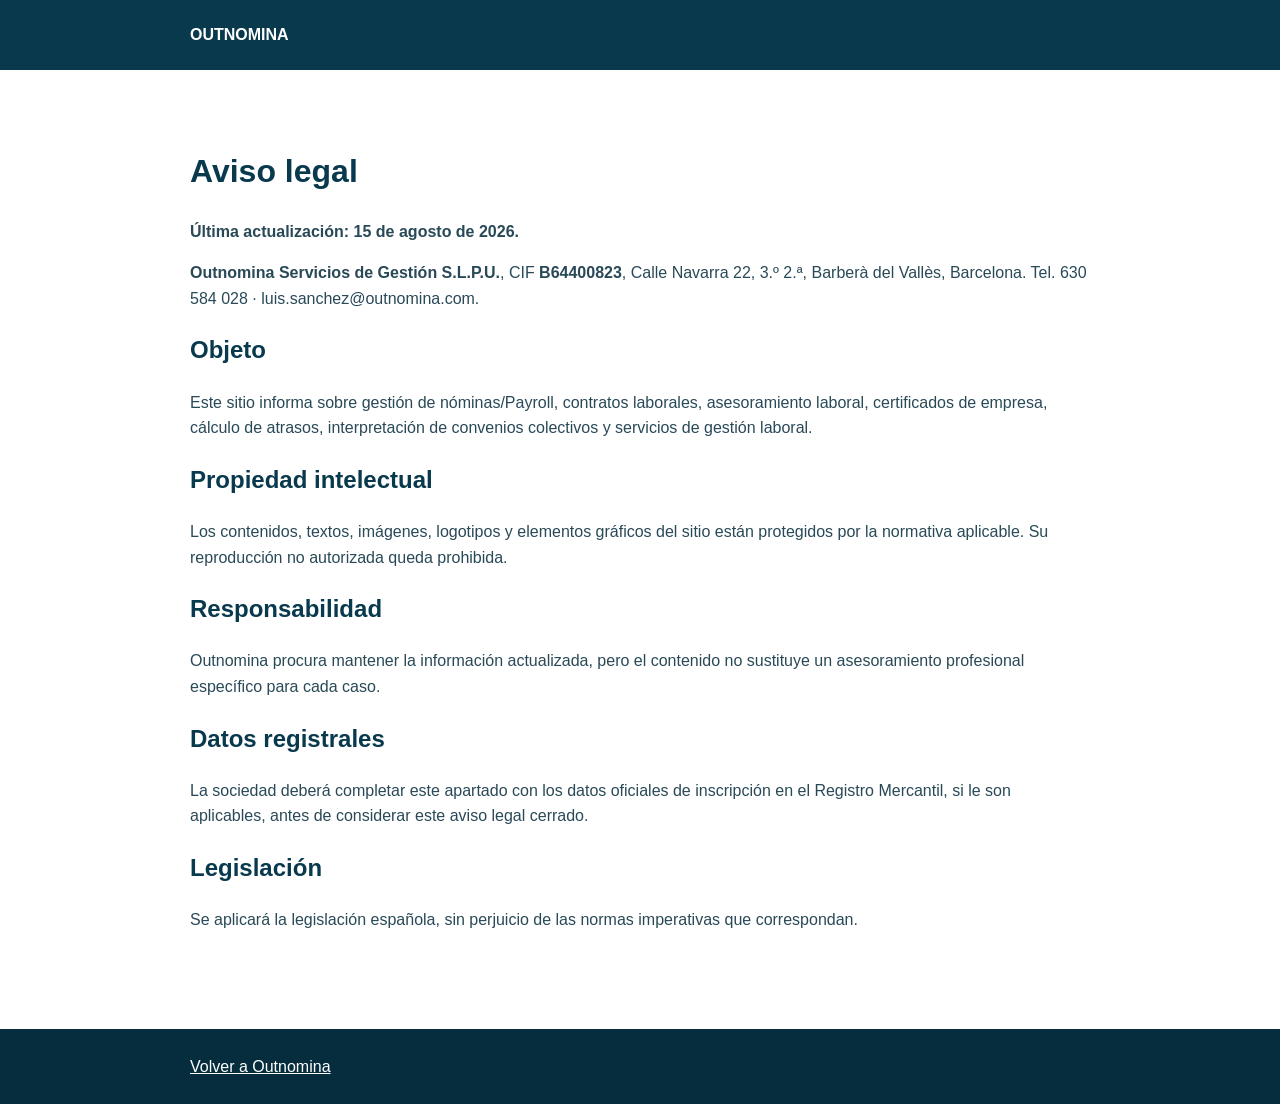
==== aviso-legal.html @ 860bc197 "Add files via upload" ====
<!doctype html><html lang="es"><head><meta charset="utf-8"><meta name="viewport" content="width=device-width,initial-scale=1"><title>Aviso legal | Outnomina</title><meta name="robots" content="index,follow"><link rel="canonical" href="https://outnomina.com/aviso-legal.html"><style>body{margin:0;font-family:Arial,sans-serif;color:#294957;line-height:1.6}.w{width:min(900px,92%);margin:auto}header{background:#08394d;padding:22px 0}header a{color:white;font-weight:800;text-decoration:none}main{padding:55px 0 80px}h1,h2{color:#08394d}a{color:#477f18}footer{background:#062d3d;color:#d7e6e9;padding:25px 0}footer a{color:#fff}</style></head><body><header><div class="w"><a href="/">OUTNOMINA</a></div></header><main class="w"><h1>Aviso legal</h1><p><strong>Última actualización: 15 de agosto de 2026.</strong></p><p><strong>Outnomina Servicios de Gestión S.L.P.U.</strong>, CIF <strong>B64400823</strong>, Calle Navarra 22, 3.º 2.ª, Barberà del Vallès, Barcelona. Tel. 630 584 028 · luis.sanchez@outnomina.com.</p><h2>Objeto</h2><p>Este sitio informa sobre gestión de nóminas/Payroll, contratos laborales, asesoramiento laboral, certificados de empresa, cálculo de atrasos, interpretación de convenios colectivos y servicios de gestión laboral.</p><h2>Propiedad intelectual</h2><p>Los contenidos, textos, imágenes, logotipos y elementos gráficos del sitio están protegidos por la normativa aplicable. Su reproducción no autorizada queda prohibida.</p><h2>Responsabilidad</h2><p>Outnomina procura mantener la información actualizada, pero el contenido no sustituye un asesoramiento profesional específico para cada caso.</p><h2>Datos registrales</h2><p>La sociedad deberá completar este apartado con los datos oficiales de inscripción en el Registro Mercantil, si le son aplicables, antes de considerar este aviso legal cerrado.</p><h2>Legislación</h2><p>Se aplicará la legislación española, sin perjuicio de las normas imperativas que correspondan.</p></main><footer><div class="w"><a href="/">Volver a Outnomina</a></div></footer></body></html>
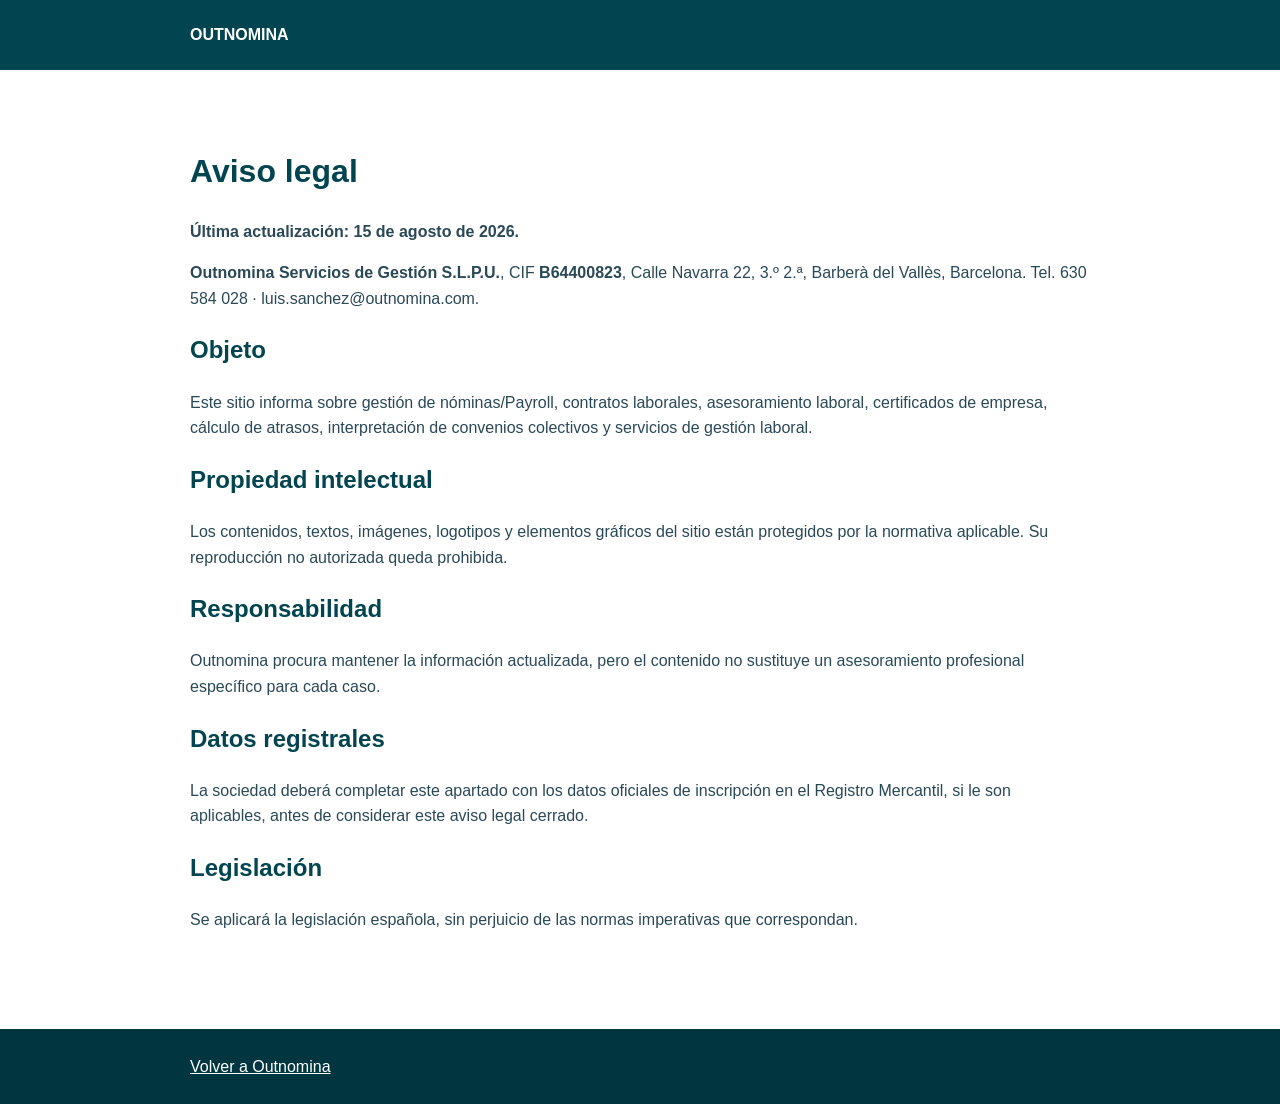
==== commit a73d1eb2: "Add files via upload" ====
--- a/aviso-legal.html
+++ b/aviso-legal.html
@@ -1 +1 @@
-<!doctype html><html lang="es"><head><meta charset="utf-8"><meta name="viewport" content="width=device-width,initial-scale=1"><title>Aviso legal | Outnomina</title><meta name="robots" content="index,follow"><link rel="canonical" href="https://outnomina.com/aviso-legal.html"><style>body{margin:0;font-family:Arial,sans-serif;color:#294957;line-height:1.6}.w{width:min(900px,92%);margin:auto}header{background:#08394d;padding:22px 0}header a{color:white;font-weight:800;text-decoration:none}main{padding:55px 0 80px}h1,h2{color:#08394d}a{color:#477f18}footer{background:#062d3d;color:#d7e6e9;padding:25px 0}footer a{color:#fff}</style></head><body><header><div class="w"><a href="/">OUTNOMINA</a></div></header><main class="w"><h1>Aviso legal</h1><p><strong>Última actualización: 15 de agosto de 2026.</strong></p><p><strong>Outnomina Servicios de Gestión S.L.P.U.</strong>, CIF <strong>B64400823</strong>, Calle Navarra 22, 3.º 2.ª, Barberà del Vallès, Barcelona. Tel. 630 584 028 · luis.sanchez@outnomina.com.</p><h2>Objeto</h2><p>Este sitio informa sobre gestión de nóminas/Payroll, contratos laborales, asesoramiento laboral, certificados de empresa, cálculo de atrasos, interpretación de convenios colectivos y servicios de gestión laboral.</p><h2>Propiedad intelectual</h2><p>Los contenidos, textos, imágenes, logotipos y elementos gráficos del sitio están protegidos por la normativa aplicable. Su reproducción no autorizada queda prohibida.</p><h2>Responsabilidad</h2><p>Outnomina procura mantener la información actualizada, pero el contenido no sustituye un asesoramiento profesional específico para cada caso.</p><h2>Datos registrales</h2><p>La sociedad deberá completar este apartado con los datos oficiales de inscripción en el Registro Mercantil, si le son aplicables, antes de considerar este aviso legal cerrado.</p><h2>Legislación</h2><p>Se aplicará la legislación española, sin perjuicio de las normas imperativas que correspondan.</p></main><footer><div class="w"><a href="/">Volver a Outnomina</a></div></footer></body></html>+<!doctype html><html lang="es"><head><meta charset="utf-8"><meta name="viewport" content="width=device-width,initial-scale=1"><title>Aviso legal | Outnomina</title><meta name="robots" content="index,follow"><link rel="canonical" href="https://outnomina.com/aviso-legal.html"><style>body{margin:0;font-family:Arial,sans-serif;color:#294957;line-height:1.6}.w{width:min(900px,92%);margin:auto}header{background:#024550;padding:22px 0}header a{color:white;font-weight:800;text-decoration:none}main{padding:55px 0 80px}h1,h2{color:#024550}a{color:#66B201}footer{background:#013640;color:#d7e6e9;padding:25px 0}footer a{color:#fff}</style></head><body><header><div class="w"><a href="/">OUTNOMINA</a></div></header><main class="w"><h1>Aviso legal</h1><p><strong>Última actualización: 15 de agosto de 2026.</strong></p><p><strong>Outnomina Servicios de Gestión S.L.P.U.</strong>, CIF <strong>B64400823</strong>, Calle Navarra 22, 3.º 2.ª, Barberà del Vallès, Barcelona. Tel. 630 584 028 · luis.sanchez@outnomina.com.</p><h2>Objeto</h2><p>Este sitio informa sobre gestión de nóminas/Payroll, contratos laborales, asesoramiento laboral, certificados de empresa, cálculo de atrasos, interpretación de convenios colectivos y servicios de gestión laboral.</p><h2>Propiedad intelectual</h2><p>Los contenidos, textos, imágenes, logotipos y elementos gráficos del sitio están protegidos por la normativa aplicable. Su reproducción no autorizada queda prohibida.</p><h2>Responsabilidad</h2><p>Outnomina procura mantener la información actualizada, pero el contenido no sustituye un asesoramiento profesional específico para cada caso.</p><h2>Datos registrales</h2><p>La sociedad deberá completar este apartado con los datos oficiales de inscripción en el Registro Mercantil, si le son aplicables, antes de considerar este aviso legal cerrado.</p><h2>Legislación</h2><p>Se aplicará la legislación española, sin perjuicio de las normas imperativas que correspondan.</p></main><footer><div class="w"><a href="/">Volver a Outnomina</a></div></footer></body></html>
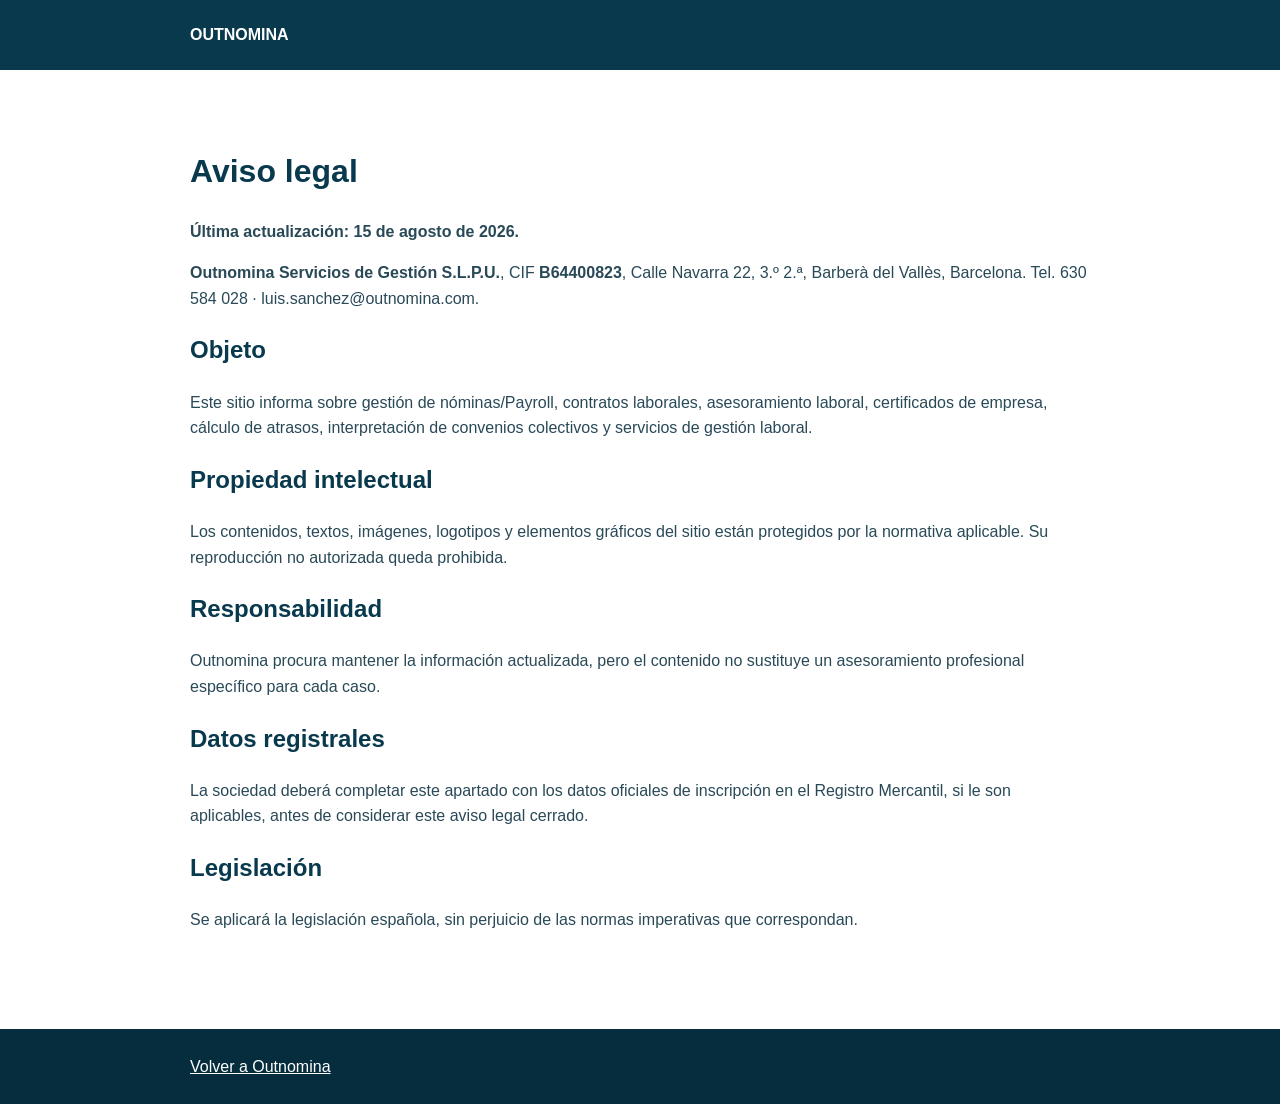
==== commit 54a775cf: "Add files via upload" ====
--- a/aviso-legal.html
+++ b/aviso-legal.html
@@ -1 +1 @@
-<!doctype html><html lang="es"><head><meta charset="utf-8"><meta name="viewport" content="width=device-width,initial-scale=1"><title>Aviso legal | Outnomina</title><meta name="robots" content="index,follow"><link rel="canonical" href="https://outnomina.com/aviso-legal.html"><style>body{margin:0;font-family:Arial,sans-serif;color:#294957;line-height:1.6}.w{width:min(900px,92%);margin:auto}header{background:#024550;padding:22px 0}header a{color:white;font-weight:800;text-decoration:none}main{padding:55px 0 80px}h1,h2{color:#024550}a{color:#66B201}footer{background:#013640;color:#d7e6e9;padding:25px 0}footer a{color:#fff}</style></head><body><header><div class="w"><a href="/">OUTNOMINA</a></div></header><main class="w"><h1>Aviso legal</h1><p><strong>Última actualización: 15 de agosto de 2026.</strong></p><p><strong>Outnomina Servicios de Gestión S.L.P.U.</strong>, CIF <strong>B64400823</strong>, Calle Navarra 22, 3.º 2.ª, Barberà del Vallès, Barcelona. Tel. 630 584 028 · luis.sanchez@outnomina.com.</p><h2>Objeto</h2><p>Este sitio informa sobre gestión de nóminas/Payroll, contratos laborales, asesoramiento laboral, certificados de empresa, cálculo de atrasos, interpretación de convenios colectivos y servicios de gestión laboral.</p><h2>Propiedad intelectual</h2><p>Los contenidos, textos, imágenes, logotipos y elementos gráficos del sitio están protegidos por la normativa aplicable. Su reproducción no autorizada queda prohibida.</p><h2>Responsabilidad</h2><p>Outnomina procura mantener la información actualizada, pero el contenido no sustituye un asesoramiento profesional específico para cada caso.</p><h2>Datos registrales</h2><p>La sociedad deberá completar este apartado con los datos oficiales de inscripción en el Registro Mercantil, si le son aplicables, antes de considerar este aviso legal cerrado.</p><h2>Legislación</h2><p>Se aplicará la legislación española, sin perjuicio de las normas imperativas que correspondan.</p></main><footer><div class="w"><a href="/">Volver a Outnomina</a></div></footer></body></html>+<!doctype html><html lang="es"><head><meta charset="utf-8"><meta name="viewport" content="width=device-width,initial-scale=1"><title>Aviso legal | Outnomina</title><meta name="robots" content="index,follow"><link rel="canonical" href="https://outnomina.com/aviso-legal.html"><style>body{margin:0;font-family:Arial,sans-serif;color:#294957;line-height:1.6}.w{width:min(900px,92%);margin:auto}header{background:#08394d;padding:22px 0}header a{color:white;font-weight:800;text-decoration:none}main{padding:55px 0 80px}h1,h2{color:#08394d}a{color:#477f18}footer{background:#062d3d;color:#d7e6e9;padding:25px 0}footer a{color:#fff}</style></head><body><header><div class="w"><a href="/">OUTNOMINA</a></div></header><main class="w"><h1>Aviso legal</h1><p><strong>Última actualización: 15 de agosto de 2026.</strong></p><p><strong>Outnomina Servicios de Gestión S.L.P.U.</strong>, CIF <strong>B64400823</strong>, Calle Navarra 22, 3.º 2.ª, Barberà del Vallès, Barcelona. Tel. 630 584 028 · luis.sanchez@outnomina.com.</p><h2>Objeto</h2><p>Este sitio informa sobre gestión de nóminas/Payroll, contratos laborales, asesoramiento laboral, certificados de empresa, cálculo de atrasos, interpretación de convenios colectivos y servicios de gestión laboral.</p><h2>Propiedad intelectual</h2><p>Los contenidos, textos, imágenes, logotipos y elementos gráficos del sitio están protegidos por la normativa aplicable. Su reproducción no autorizada queda prohibida.</p><h2>Responsabilidad</h2><p>Outnomina procura mantener la información actualizada, pero el contenido no sustituye un asesoramiento profesional específico para cada caso.</p><h2>Datos registrales</h2><p>La sociedad deberá completar este apartado con los datos oficiales de inscripción en el Registro Mercantil, si le son aplicables, antes de considerar este aviso legal cerrado.</p><h2>Legislación</h2><p>Se aplicará la legislación española, sin perjuicio de las normas imperativas que correspondan.</p></main><footer><div class="w"><a href="/">Volver a Outnomina</a></div></footer></body></html>
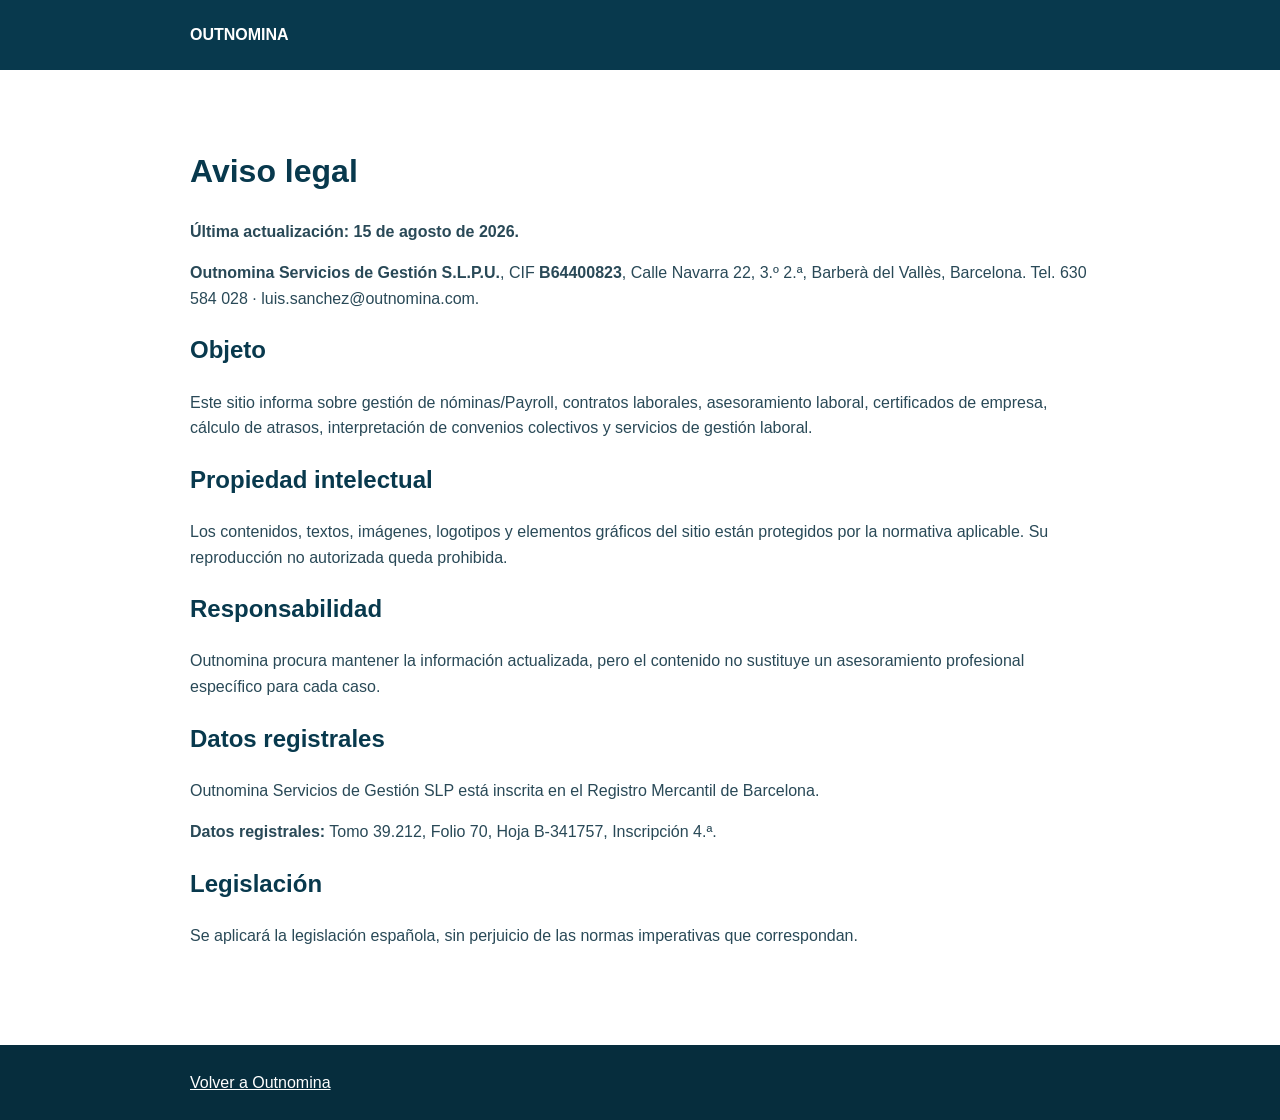
==== commit 8d7aef8f: "Add files via upload" ====
--- a/aviso-legal.html
+++ b/aviso-legal.html
@@ -1 +1 @@
-<!doctype html><html lang="es"><head><meta charset="utf-8"><meta name="viewport" content="width=device-width,initial-scale=1"><title>Aviso legal | Outnomina</title><meta name="robots" content="index,follow"><link rel="canonical" href="https://outnomina.com/aviso-legal.html"><style>body{margin:0;font-family:Arial,sans-serif;color:#294957;line-height:1.6}.w{width:min(900px,92%);margin:auto}header{background:#08394d;padding:22px 0}header a{color:white;font-weight:800;text-decoration:none}main{padding:55px 0 80px}h1,h2{color:#08394d}a{color:#477f18}footer{background:#062d3d;color:#d7e6e9;padding:25px 0}footer a{color:#fff}</style></head><body><header><div class="w"><a href="/">OUTNOMINA</a></div></header><main class="w"><h1>Aviso legal</h1><p><strong>Última actualización: 15 de agosto de 2026.</strong></p><p><strong>Outnomina Servicios de Gestión S.L.P.U.</strong>, CIF <strong>B64400823</strong>, Calle Navarra 22, 3.º 2.ª, Barberà del Vallès, Barcelona. Tel. 630 584 028 · luis.sanchez@outnomina.com.</p><h2>Objeto</h2><p>Este sitio informa sobre gestión de nóminas/Payroll, contratos laborales, asesoramiento laboral, certificados de empresa, cálculo de atrasos, interpretación de convenios colectivos y servicios de gestión laboral.</p><h2>Propiedad intelectual</h2><p>Los contenidos, textos, imágenes, logotipos y elementos gráficos del sitio están protegidos por la normativa aplicable. Su reproducción no autorizada queda prohibida.</p><h2>Responsabilidad</h2><p>Outnomina procura mantener la información actualizada, pero el contenido no sustituye un asesoramiento profesional específico para cada caso.</p><h2>Datos registrales</h2><p>La sociedad deberá completar este apartado con los datos oficiales de inscripción en el Registro Mercantil, si le son aplicables, antes de considerar este aviso legal cerrado.</p><h2>Legislación</h2><p>Se aplicará la legislación española, sin perjuicio de las normas imperativas que correspondan.</p></main><footer><div class="w"><a href="/">Volver a Outnomina</a></div></footer></body></html>+<!doctype html><html lang="es"><head><meta charset="utf-8"><meta name="viewport" content="width=device-width,initial-scale=1"><title>Aviso legal | Outnomina</title><meta name="robots" content="index,follow"><link rel="canonical" href="https://outnomina.com/aviso-legal.html"><style>body{margin:0;font-family:Arial,sans-serif;color:#294957;line-height:1.6}.w{width:min(900px,92%);margin:auto}header{background:#08394d;padding:22px 0}header a{color:white;font-weight:800;text-decoration:none}main{padding:55px 0 80px}h1,h2{color:#08394d}a{color:#477f18}footer{background:#062d3d;color:#d7e6e9;padding:25px 0}footer a{color:#fff}</style></head><body><header><div class="w"><a href="/">OUTNOMINA</a></div></header><main class="w"><h1>Aviso legal</h1><p><strong>Última actualización: 15 de agosto de 2026.</strong></p><p><strong>Outnomina Servicios de Gestión S.L.P.U.</strong>, CIF <strong>B64400823</strong>, Calle Navarra 22, 3.º 2.ª, Barberà del Vallès, Barcelona. Tel. 630 584 028 · luis.sanchez@outnomina.com.</p><h2>Objeto</h2><p>Este sitio informa sobre gestión de nóminas/Payroll, contratos laborales, asesoramiento laboral, certificados de empresa, cálculo de atrasos, interpretación de convenios colectivos y servicios de gestión laboral.</p><h2>Propiedad intelectual</h2><p>Los contenidos, textos, imágenes, logotipos y elementos gráficos del sitio están protegidos por la normativa aplicable. Su reproducción no autorizada queda prohibida.</p><h2>Responsabilidad</h2><p>Outnomina procura mantener la información actualizada, pero el contenido no sustituye un asesoramiento profesional específico para cada caso.</p><h2>Datos registrales</h2><p>Outnomina Servicios de Gestión SLP está inscrita en el Registro Mercantil de Barcelona.</p><p><strong>Datos registrales:</strong> Tomo 39.212, Folio 70, Hoja B-341757, Inscripción 4.ª.</p><h2>Legislación</h2><p>Se aplicará la legislación española, sin perjuicio de las normas imperativas que correspondan.</p></main><footer><div class="w"><a href="/">Volver a Outnomina</a></div></footer></body></html>
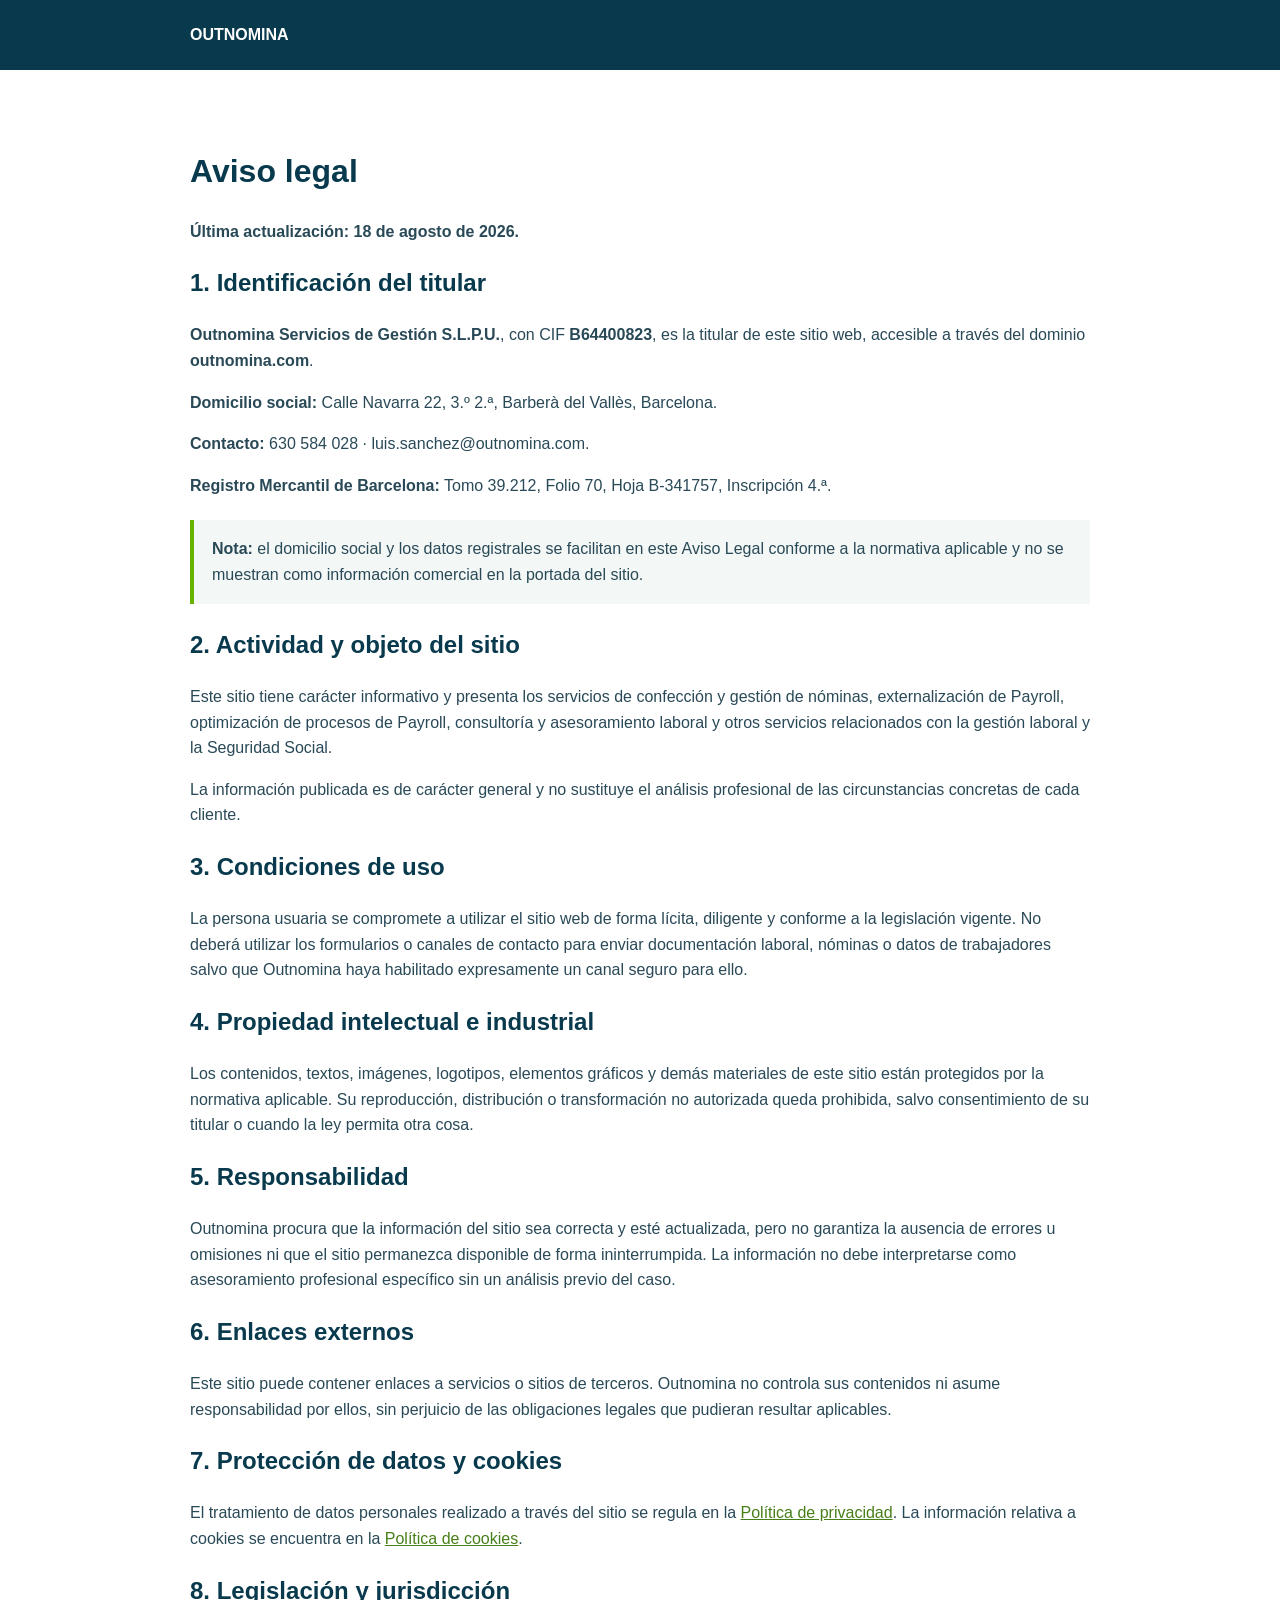
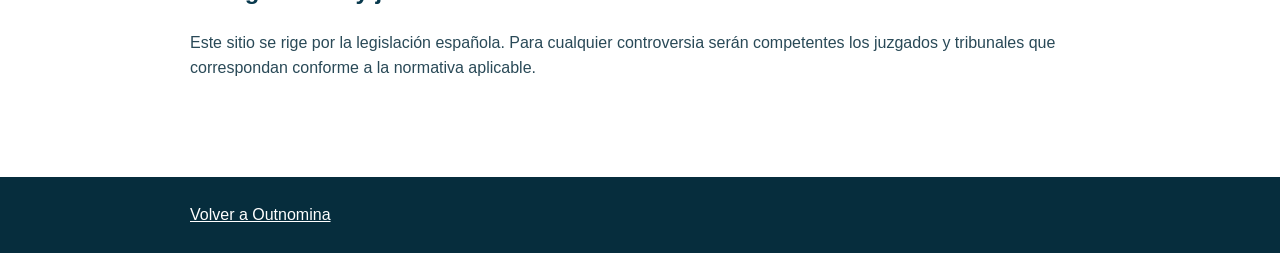
==== commit 9e00a404: "Add files via upload" ====
--- a/aviso-legal.html
+++ b/aviso-legal.html
@@ -1 +1,23 @@
-<!doctype html><html lang="es"><head><meta charset="utf-8"><meta name="viewport" content="width=device-width,initial-scale=1"><title>Aviso legal | Outnomina</title><meta name="robots" content="index,follow"><link rel="canonical" href="https://outnomina.com/aviso-legal.html"><style>body{margin:0;font-family:Arial,sans-serif;color:#294957;line-height:1.6}.w{width:min(900px,92%);margin:auto}header{background:#08394d;padding:22px 0}header a{color:white;font-weight:800;text-decoration:none}main{padding:55px 0 80px}h1,h2{color:#08394d}a{color:#477f18}footer{background:#062d3d;color:#d7e6e9;padding:25px 0}footer a{color:#fff}</style></head><body><header><div class="w"><a href="/">OUTNOMINA</a></div></header><main class="w"><h1>Aviso legal</h1><p><strong>Última actualización: 15 de agosto de 2026.</strong></p><p><strong>Outnomina Servicios de Gestión S.L.P.U.</strong>, CIF <strong>B64400823</strong>, Calle Navarra 22, 3.º 2.ª, Barberà del Vallès, Barcelona. Tel. 630 584 028 · luis.sanchez@outnomina.com.</p><h2>Objeto</h2><p>Este sitio informa sobre gestión de nóminas/Payroll, contratos laborales, asesoramiento laboral, certificados de empresa, cálculo de atrasos, interpretación de convenios colectivos y servicios de gestión laboral.</p><h2>Propiedad intelectual</h2><p>Los contenidos, textos, imágenes, logotipos y elementos gráficos del sitio están protegidos por la normativa aplicable. Su reproducción no autorizada queda prohibida.</p><h2>Responsabilidad</h2><p>Outnomina procura mantener la información actualizada, pero el contenido no sustituye un asesoramiento profesional específico para cada caso.</p><h2>Datos registrales</h2><p>Outnomina Servicios de Gestión SLP está inscrita en el Registro Mercantil de Barcelona.</p><p><strong>Datos registrales:</strong> Tomo 39.212, Folio 70, Hoja B-341757, Inscripción 4.ª.</p><h2>Legislación</h2><p>Se aplicará la legislación española, sin perjuicio de las normas imperativas que correspondan.</p></main><footer><div class="w"><a href="/">Volver a Outnomina</a></div></footer></body></html>+<!doctype html><html lang="es"><head><meta charset="utf-8"><meta name="viewport" content="width=device-width,initial-scale=1"><title>Aviso legal | Outnomina</title><meta name="description" content="Aviso legal de Outnomina Servicios de Gestión S.L.P.U."><meta name="robots" content="index,follow"><link rel="canonical" href="https://outnomina.com/aviso-legal.html"><style>body{margin:0;font-family:Arial,sans-serif;color:#294957;line-height:1.6}.w{width:min(900px,92%);margin:auto}header{background:#08394d;padding:22px 0}header a{color:white;font-weight:800;text-decoration:none}main{padding:55px 0 80px}h1,h2{color:#08394d}a{color:#477f18}footer{background:#062d3d;color:#d7e6e9;padding:25px 0}footer a{color:#fff}.box{background:#f3f7f5;border-left:4px solid #66B201;padding:16px 18px;margin:22px 0}</style></head><body><header><div class="w"><a href="/">OUTNOMINA</a></div></header><main class="w"><h1>Aviso legal</h1><p><strong>Última actualización: 18 de agosto de 2026.</strong></p>
+<h2>1. Identificación del titular</h2>
+<p><strong>Outnomina Servicios de Gestión S.L.P.U.</strong>, con CIF <strong>B64400823</strong>, es la titular de este sitio web, accesible a través del dominio <strong>outnomina.com</strong>.</p>
+<p><strong>Domicilio social:</strong> Calle Navarra 22, 3.º 2.ª, Barberà del Vallès, Barcelona.</p>
+<p><strong>Contacto:</strong> 630 584 028 · luis.sanchez@outnomina.com.</p>
+<p><strong>Registro Mercantil de Barcelona:</strong> Tomo 39.212, Folio 70, Hoja B-341757, Inscripción 4.ª.</p>
+<div class="box"><strong>Nota:</strong> el domicilio social y los datos registrales se facilitan en este Aviso Legal conforme a la normativa aplicable y no se muestran como información comercial en la portada del sitio.</div>
+<h2>2. Actividad y objeto del sitio</h2>
+<p>Este sitio tiene carácter informativo y presenta los servicios de confección y gestión de nóminas, externalización de Payroll, optimización de procesos de Payroll, consultoría y asesoramiento laboral y otros servicios relacionados con la gestión laboral y la Seguridad Social.</p>
+<p>La información publicada es de carácter general y no sustituye el análisis profesional de las circunstancias concretas de cada cliente.</p>
+<h2>3. Condiciones de uso</h2>
+<p>La persona usuaria se compromete a utilizar el sitio web de forma lícita, diligente y conforme a la legislación vigente. No deberá utilizar los formularios o canales de contacto para enviar documentación laboral, nóminas o datos de trabajadores salvo que Outnomina haya habilitado expresamente un canal seguro para ello.</p>
+<h2>4. Propiedad intelectual e industrial</h2>
+<p>Los contenidos, textos, imágenes, logotipos, elementos gráficos y demás materiales de este sitio están protegidos por la normativa aplicable. Su reproducción, distribución o transformación no autorizada queda prohibida, salvo consentimiento de su titular o cuando la ley permita otra cosa.</p>
+<h2>5. Responsabilidad</h2>
+<p>Outnomina procura que la información del sitio sea correcta y esté actualizada, pero no garantiza la ausencia de errores u omisiones ni que el sitio permanezca disponible de forma ininterrumpida. La información no debe interpretarse como asesoramiento profesional específico sin un análisis previo del caso.</p>
+<h2>6. Enlaces externos</h2>
+<p>Este sitio puede contener enlaces a servicios o sitios de terceros. Outnomina no controla sus contenidos ni asume responsabilidad por ellos, sin perjuicio de las obligaciones legales que pudieran resultar aplicables.</p>
+<h2>7. Protección de datos y cookies</h2>
+<p>El tratamiento de datos personales realizado a través del sitio se regula en la <a href="privacidad.html">Política de privacidad</a>. La información relativa a cookies se encuentra en la <a href="cookies.html">Política de cookies</a>.</p>
+<h2>8. Legislación y jurisdicción</h2>
+<p>Este sitio se rige por la legislación española. Para cualquier controversia serán competentes los juzgados y tribunales que correspondan conforme a la normativa aplicable.</p>
+</main><footer><div class="w"><a href="/">Volver a Outnomina</a></div></footer></body></html>
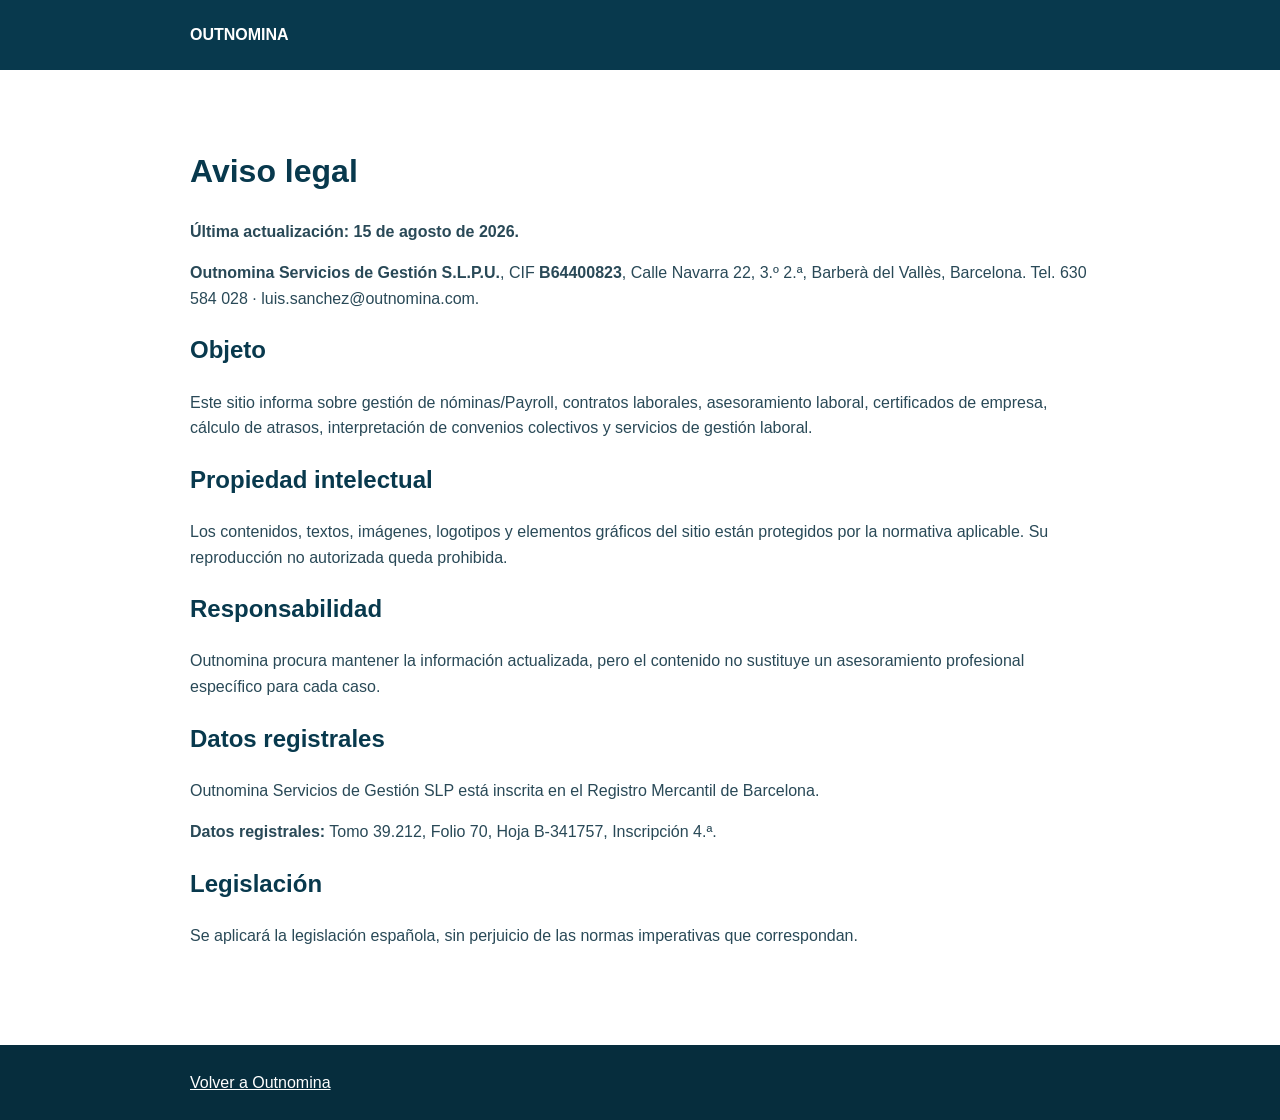
==== commit 565368c6: "Add files via upload" ====
--- a/aviso-legal.html
+++ b/aviso-legal.html
@@ -1,23 +1 @@
-<!doctype html><html lang="es"><head><meta charset="utf-8"><meta name="viewport" content="width=device-width,initial-scale=1"><title>Aviso legal | Outnomina</title><meta name="description" content="Aviso legal de Outnomina Servicios de Gestión S.L.P.U."><meta name="robots" content="index,follow"><link rel="canonical" href="https://outnomina.com/aviso-legal.html"><style>body{margin:0;font-family:Arial,sans-serif;color:#294957;line-height:1.6}.w{width:min(900px,92%);margin:auto}header{background:#08394d;padding:22px 0}header a{color:white;font-weight:800;text-decoration:none}main{padding:55px 0 80px}h1,h2{color:#08394d}a{color:#477f18}footer{background:#062d3d;color:#d7e6e9;padding:25px 0}footer a{color:#fff}.box{background:#f3f7f5;border-left:4px solid #66B201;padding:16px 18px;margin:22px 0}</style></head><body><header><div class="w"><a href="/">OUTNOMINA</a></div></header><main class="w"><h1>Aviso legal</h1><p><strong>Última actualización: 18 de agosto de 2026.</strong></p>
-<h2>1. Identificación del titular</h2>
-<p><strong>Outnomina Servicios de Gestión S.L.P.U.</strong>, con CIF <strong>B64400823</strong>, es la titular de este sitio web, accesible a través del dominio <strong>outnomina.com</strong>.</p>
-<p><strong>Domicilio social:</strong> Calle Navarra 22, 3.º 2.ª, Barberà del Vallès, Barcelona.</p>
-<p><strong>Contacto:</strong> 630 584 028 · luis.sanchez@outnomina.com.</p>
-<p><strong>Registro Mercantil de Barcelona:</strong> Tomo 39.212, Folio 70, Hoja B-341757, Inscripción 4.ª.</p>
-<div class="box"><strong>Nota:</strong> el domicilio social y los datos registrales se facilitan en este Aviso Legal conforme a la normativa aplicable y no se muestran como información comercial en la portada del sitio.</div>
-<h2>2. Actividad y objeto del sitio</h2>
-<p>Este sitio tiene carácter informativo y presenta los servicios de confección y gestión de nóminas, externalización de Payroll, optimización de procesos de Payroll, consultoría y asesoramiento laboral y otros servicios relacionados con la gestión laboral y la Seguridad Social.</p>
-<p>La información publicada es de carácter general y no sustituye el análisis profesional de las circunstancias concretas de cada cliente.</p>
-<h2>3. Condiciones de uso</h2>
-<p>La persona usuaria se compromete a utilizar el sitio web de forma lícita, diligente y conforme a la legislación vigente. No deberá utilizar los formularios o canales de contacto para enviar documentación laboral, nóminas o datos de trabajadores salvo que Outnomina haya habilitado expresamente un canal seguro para ello.</p>
-<h2>4. Propiedad intelectual e industrial</h2>
-<p>Los contenidos, textos, imágenes, logotipos, elementos gráficos y demás materiales de este sitio están protegidos por la normativa aplicable. Su reproducción, distribución o transformación no autorizada queda prohibida, salvo consentimiento de su titular o cuando la ley permita otra cosa.</p>
-<h2>5. Responsabilidad</h2>
-<p>Outnomina procura que la información del sitio sea correcta y esté actualizada, pero no garantiza la ausencia de errores u omisiones ni que el sitio permanezca disponible de forma ininterrumpida. La información no debe interpretarse como asesoramiento profesional específico sin un análisis previo del caso.</p>
-<h2>6. Enlaces externos</h2>
-<p>Este sitio puede contener enlaces a servicios o sitios de terceros. Outnomina no controla sus contenidos ni asume responsabilidad por ellos, sin perjuicio de las obligaciones legales que pudieran resultar aplicables.</p>
-<h2>7. Protección de datos y cookies</h2>
-<p>El tratamiento de datos personales realizado a través del sitio se regula en la <a href="privacidad.html">Política de privacidad</a>. La información relativa a cookies se encuentra en la <a href="cookies.html">Política de cookies</a>.</p>
-<h2>8. Legislación y jurisdicción</h2>
-<p>Este sitio se rige por la legislación española. Para cualquier controversia serán competentes los juzgados y tribunales que correspondan conforme a la normativa aplicable.</p>
-</main><footer><div class="w"><a href="/">Volver a Outnomina</a></div></footer></body></html>+<!doctype html><html lang="es"><head><meta charset="utf-8"><meta name="viewport" content="width=device-width,initial-scale=1"><title>Aviso legal | Outnomina</title><meta name="robots" content="index,follow"><link rel="canonical" href="https://outnomina.com/aviso-legal.html"><style>body{margin:0;font-family:Arial,sans-serif;color:#294957;line-height:1.6}.w{width:min(900px,92%);margin:auto}header{background:#08394d;padding:22px 0}header a{color:white;font-weight:800;text-decoration:none}main{padding:55px 0 80px}h1,h2{color:#08394d}a{color:#477f18}footer{background:#062d3d;color:#d7e6e9;padding:25px 0}footer a{color:#fff}</style></head><body><header><div class="w"><a href="/">OUTNOMINA</a></div></header><main class="w"><h1>Aviso legal</h1><p><strong>Última actualización: 15 de agosto de 2026.</strong></p><p><strong>Outnomina Servicios de Gestión S.L.P.U.</strong>, CIF <strong>B64400823</strong>, Calle Navarra 22, 3.º 2.ª, Barberà del Vallès, Barcelona. Tel. 630 584 028 · luis.sanchez@outnomina.com.</p><h2>Objeto</h2><p>Este sitio informa sobre gestión de nóminas/Payroll, contratos laborales, asesoramiento laboral, certificados de empresa, cálculo de atrasos, interpretación de convenios colectivos y servicios de gestión laboral.</p><h2>Propiedad intelectual</h2><p>Los contenidos, textos, imágenes, logotipos y elementos gráficos del sitio están protegidos por la normativa aplicable. Su reproducción no autorizada queda prohibida.</p><h2>Responsabilidad</h2><p>Outnomina procura mantener la información actualizada, pero el contenido no sustituye un asesoramiento profesional específico para cada caso.</p><h2>Datos registrales</h2><p>Outnomina Servicios de Gestión SLP está inscrita en el Registro Mercantil de Barcelona.</p><p><strong>Datos registrales:</strong> Tomo 39.212, Folio 70, Hoja B-341757, Inscripción 4.ª.</p><h2>Legislación</h2><p>Se aplicará la legislación española, sin perjuicio de las normas imperativas que correspondan.</p></main><footer><div class="w"><a href="/">Volver a Outnomina</a></div></footer></body></html>
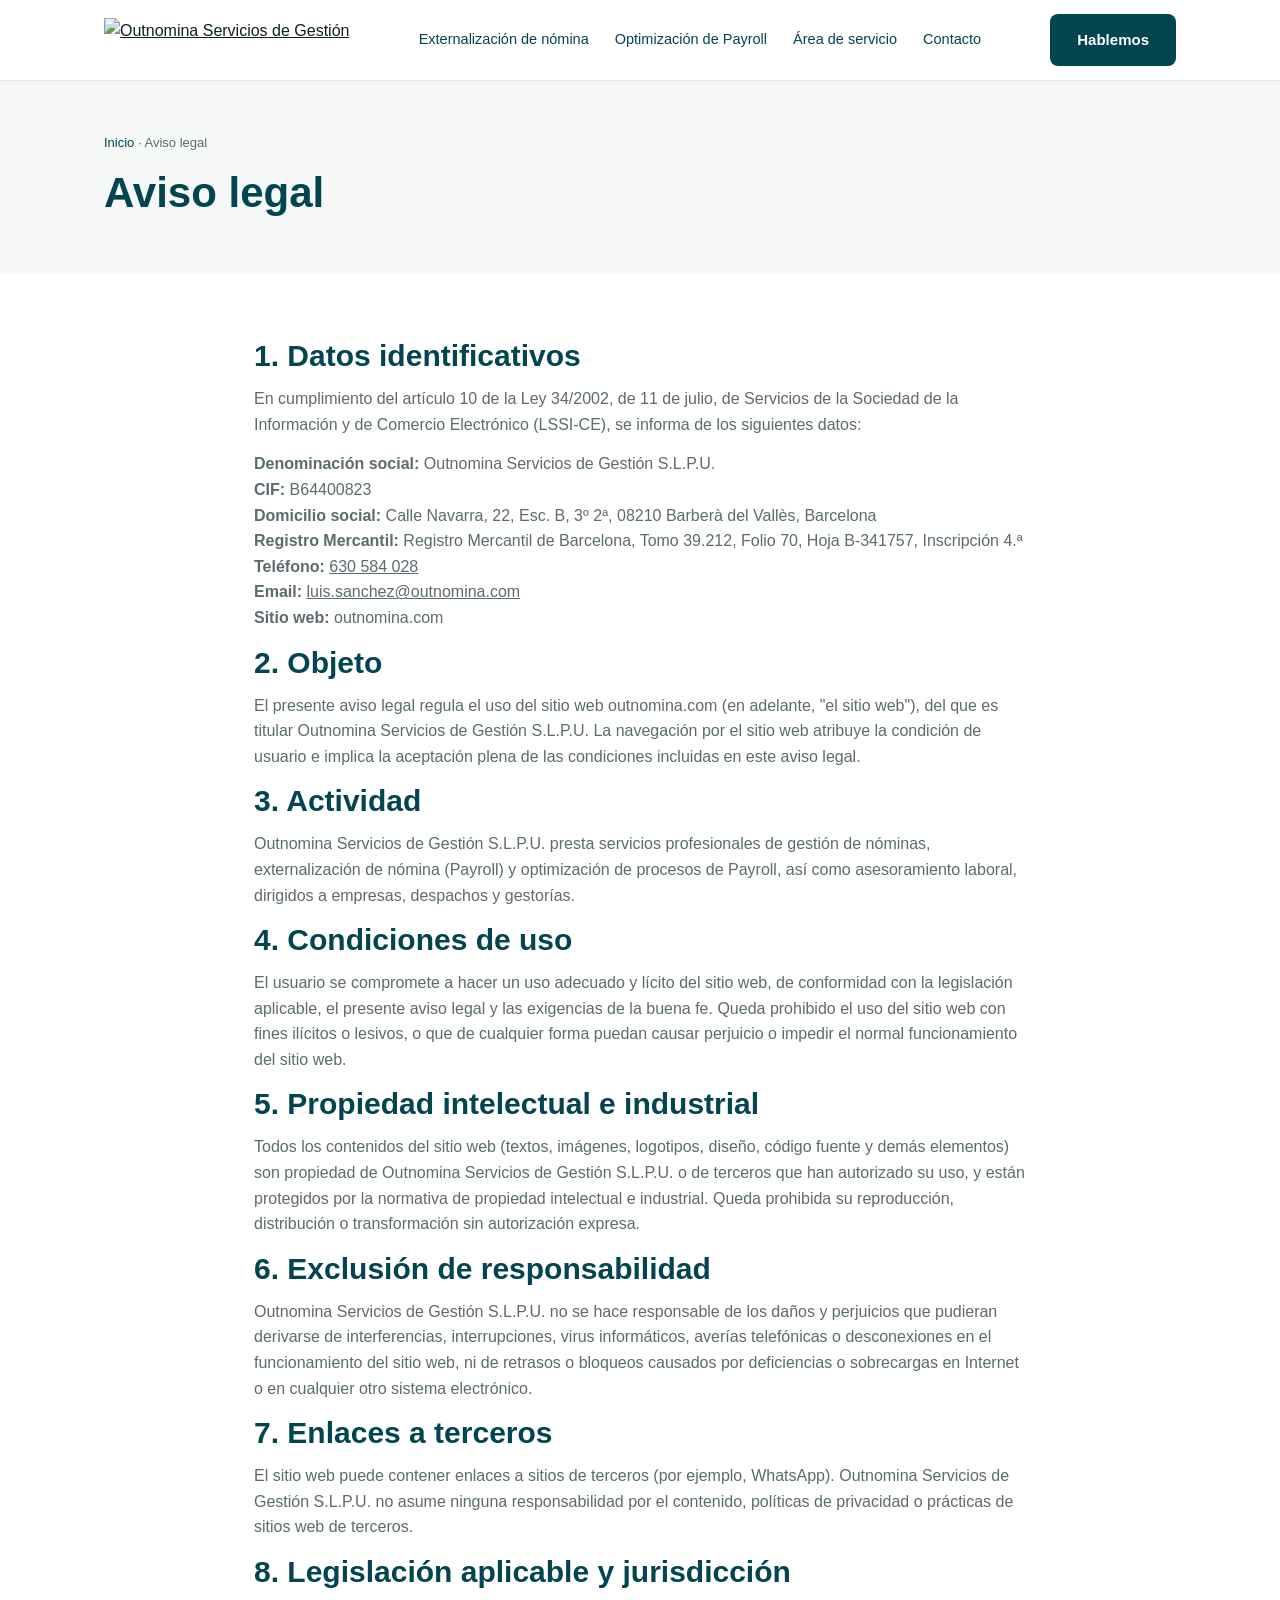
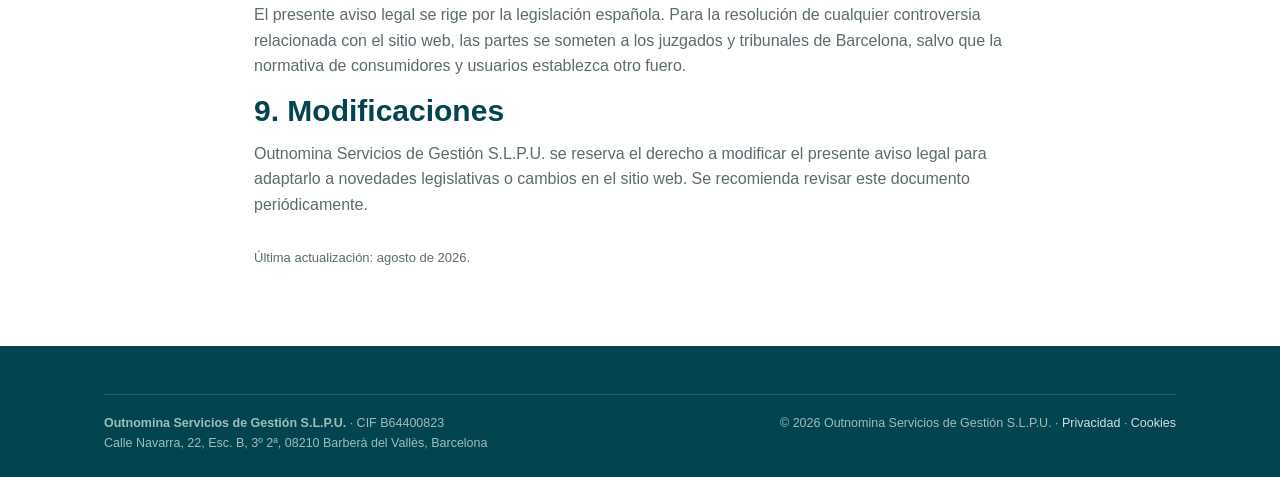
==== commit 6b35a134: "Add files via upload" ====
--- a/aviso-legal.html
+++ b/aviso-legal.html
@@ -1 +1,93 @@
-<!doctype html><html lang="es"><head><meta charset="utf-8"><meta name="viewport" content="width=device-width,initial-scale=1"><title>Aviso legal | Outnomina</title><meta name="robots" content="index,follow"><link rel="canonical" href="https://outnomina.com/aviso-legal.html"><style>body{margin:0;font-family:Arial,sans-serif;color:#294957;line-height:1.6}.w{width:min(900px,92%);margin:auto}header{background:#08394d;padding:22px 0}header a{color:white;font-weight:800;text-decoration:none}main{padding:55px 0 80px}h1,h2{color:#08394d}a{color:#477f18}footer{background:#062d3d;color:#d7e6e9;padding:25px 0}footer a{color:#fff}</style></head><body><header><div class="w"><a href="/">OUTNOMINA</a></div></header><main class="w"><h1>Aviso legal</h1><p><strong>Última actualización: 15 de agosto de 2026.</strong></p><p><strong>Outnomina Servicios de Gestión S.L.P.U.</strong>, CIF <strong>B64400823</strong>, Calle Navarra 22, 3.º 2.ª, Barberà del Vallès, Barcelona. Tel. 630 584 028 · luis.sanchez@outnomina.com.</p><h2>Objeto</h2><p>Este sitio informa sobre gestión de nóminas/Payroll, contratos laborales, asesoramiento laboral, certificados de empresa, cálculo de atrasos, interpretación de convenios colectivos y servicios de gestión laboral.</p><h2>Propiedad intelectual</h2><p>Los contenidos, textos, imágenes, logotipos y elementos gráficos del sitio están protegidos por la normativa aplicable. Su reproducción no autorizada queda prohibida.</p><h2>Responsabilidad</h2><p>Outnomina procura mantener la información actualizada, pero el contenido no sustituye un asesoramiento profesional específico para cada caso.</p><h2>Datos registrales</h2><p>Outnomina Servicios de Gestión SLP está inscrita en el Registro Mercantil de Barcelona.</p><p><strong>Datos registrales:</strong> Tomo 39.212, Folio 70, Hoja B-341757, Inscripción 4.ª.</p><h2>Legislación</h2><p>Se aplicará la legislación española, sin perjuicio de las normas imperativas que correspondan.</p></main><footer><div class="w"><a href="/">Volver a Outnomina</a></div></footer></body></html>+<!DOCTYPE html>
+<html lang="es">
+<head>
+<meta charset="UTF-8">
+<meta name="viewport" content="width=device-width,initial-scale=1">
+<title>Aviso Legal | Outnomina</title>
+<meta name="robots" content="noindex,follow">
+<link rel="canonical" href="https://outnomina.com/aviso-legal.html">
+<link rel="stylesheet" href="styles.css">
+</head>
+<body>
+
+<header class="site">
+  <div class="header-inner">
+    <a class="logo" href="index.html"><img src="assets/outnomina_logo_oficial.png" alt="Outnomina Servicios de Gestión"></a>
+    <nav class="main-nav" id="mainNav">
+      <a href="externalizacion-nominas.html">Externalización de nómina</a>
+      <a href="optimizacion-payroll.html">Optimización de Payroll</a>
+      <a href="index.html#servicio">Área de servicio</a>
+      <a href="index.html#contacto">Contacto</a>
+    </nav>
+    <div class="header-actions">
+      <a class="btn btn-primary" href="index.html#contacto">Hablemos</a>
+      <button class="nav-toggle" id="navToggle" aria-label="Abrir menú">☰</button>
+    </div>
+  </div>
+</header>
+
+<section class="page-hero">
+  <div class="wrap">
+    <div class="breadcrumb"><a href="index.html">Inicio</a> · Aviso legal</div>
+    <h1>Aviso legal</h1>
+  </div>
+</section>
+
+<section>
+  <div class="wrap" style="max-width:820px;">
+
+    <h2>1. Datos identificativos</h2>
+    <p>En cumplimiento del artículo 10 de la Ley 34/2002, de 11 de julio, de Servicios de la Sociedad de la Información y de Comercio Electrónico (LSSI-CE), se informa de los siguientes datos:</p>
+    <p>
+      <strong>Denominación social:</strong> Outnomina Servicios de Gestión S.L.P.U.<br>
+      <strong>CIF:</strong> B64400823<br>
+      <strong>Domicilio social:</strong> Calle Navarra, 22, Esc. B, 3º 2ª, 08210 Barberà del Vallès, Barcelona<br>
+      <strong>Registro Mercantil:</strong> Registro Mercantil de Barcelona, Tomo 39.212, Folio 70, Hoja B-341757, Inscripción 4.ª<br>
+      <strong>Teléfono:</strong> <a href="tel:+34630584028">630 584 028</a><br>
+      <strong>Email:</strong> <a href="mailto:luis.sanchez@outnomina.com">luis.sanchez@outnomina.com</a><br>
+      <strong>Sitio web:</strong> outnomina.com
+    </p>
+
+    <h2>2. Objeto</h2>
+    <p>El presente aviso legal regula el uso del sitio web outnomina.com (en adelante, "el sitio web"), del que es titular Outnomina Servicios de Gestión S.L.P.U. La navegación por el sitio web atribuye la condición de usuario e implica la aceptación plena de las condiciones incluidas en este aviso legal.</p>
+
+    <h2>3. Actividad</h2>
+    <p>Outnomina Servicios de Gestión S.L.P.U. presta servicios profesionales de gestión de nóminas, externalización de nómina (Payroll) y optimización de procesos de Payroll, así como asesoramiento laboral, dirigidos a empresas, despachos y gestorías.</p>
+
+    <h2>4. Condiciones de uso</h2>
+    <p>El usuario se compromete a hacer un uso adecuado y lícito del sitio web, de conformidad con la legislación aplicable, el presente aviso legal y las exigencias de la buena fe. Queda prohibido el uso del sitio web con fines ilícitos o lesivos, o que de cualquier forma puedan causar perjuicio o impedir el normal funcionamiento del sitio web.</p>
+
+    <h2>5. Propiedad intelectual e industrial</h2>
+    <p>Todos los contenidos del sitio web (textos, imágenes, logotipos, diseño, código fuente y demás elementos) son propiedad de Outnomina Servicios de Gestión S.L.P.U. o de terceros que han autorizado su uso, y están protegidos por la normativa de propiedad intelectual e industrial. Queda prohibida su reproducción, distribución o transformación sin autorización expresa.</p>
+
+    <h2>6. Exclusión de responsabilidad</h2>
+    <p>Outnomina Servicios de Gestión S.L.P.U. no se hace responsable de los daños y perjuicios que pudieran derivarse de interferencias, interrupciones, virus informáticos, averías telefónicas o desconexiones en el funcionamiento del sitio web, ni de retrasos o bloqueos causados por deficiencias o sobrecargas en Internet o en cualquier otro sistema electrónico.</p>
+
+    <h2>7. Enlaces a terceros</h2>
+    <p>El sitio web puede contener enlaces a sitios de terceros (por ejemplo, WhatsApp). Outnomina Servicios de Gestión S.L.P.U. no asume ninguna responsabilidad por el contenido, políticas de privacidad o prácticas de sitios web de terceros.</p>
+
+    <h2>8. Legislación aplicable y jurisdicción</h2>
+    <p>El presente aviso legal se rige por la legislación española. Para la resolución de cualquier controversia relacionada con el sitio web, las partes se someten a los juzgados y tribunales de Barcelona, salvo que la normativa de consumidores y usuarios establezca otro fuero.</p>
+
+    <h2>9. Modificaciones</h2>
+    <p>Outnomina Servicios de Gestión S.L.P.U. se reserva el derecho a modificar el presente aviso legal para adaptarlo a novedades legislativas o cambios en el sitio web. Se recomienda revisar este documento periódicamente.</p>
+
+    <p style="margin-top:30px;font-size:13px;color:var(--muted);">Última actualización: agosto de 2026.</p>
+  </div>
+</section>
+
+<footer class="site">
+  <div class="wrap">
+    <div class="footer-bottom">
+      <div>
+        <strong>Outnomina Servicios de Gestión S.L.P.U.</strong> · CIF B64400823<br>
+        Calle Navarra, 22, Esc. B, 3º 2ª, 08210 Barberà del Vallès, Barcelona
+      </div>
+      <div>© 2026 Outnomina Servicios de Gestión S.L.P.U. · <a href="privacidad.html">Privacidad</a> · <a href="cookies.html">Cookies</a></div>
+    </div>
+  </div>
+</footer>
+
+<script src="script.js"></script>
+</body>
+</html>
--- a/styles.css
+++ b/styles.css
@@ -0,0 +1,229 @@
+:root{
+  --petroleo:#024550;
+  --petroleo-dark:#013038;
+  --verde:#66B201;
+  --verde-dark:#4a8300;
+  --verde-text:#173404;
+  --ink:#0d1f22;
+  --muted:#5b6b6e;
+  --line:#e2e8e6;
+  --bg:#ffffff;
+  --bg-soft:#f5f8f7;
+  --radius:12px;
+  --maxw:1120px;
+  font-size:16px;
+}
+
+*{box-sizing:border-box;}
+html{scroll-behavior:smooth;}
+body{
+  margin:0;
+  font-family:"Segoe UI",Arial,Helvetica,sans-serif;
+  color:var(--ink);
+  background:var(--bg);
+  line-height:1.6;
+}
+img{max-width:100%;display:block;}
+a{color:inherit;}
+.wrap{max-width:var(--maxw);margin:0 auto;padding:0 24px;}
+section{padding:64px 0;}
+h1,h2,h3{font-weight:600;line-height:1.2;margin:0 0 12px;color:var(--petroleo);}
+h1{font-size:clamp(28px,4vw,42px);}
+h2{font-size:clamp(22px,3vw,30px);}
+h3{font-size:19px;}
+p{margin:0 0 14px;color:var(--muted);}
+.eyebrow{
+  display:inline-block;
+  font-size:13px;
+  font-weight:600;
+  letter-spacing:.06em;
+  text-transform:uppercase;
+  color:var(--verde-dark);
+  margin-bottom:10px;
+}
+.center{text-align:center;}
+.btn{
+  display:inline-block;
+  border-radius:8px;
+  padding:13px 26px;
+  font-size:15px;
+  font-weight:600;
+  text-decoration:none;
+  border:1.5px solid transparent;
+  cursor:pointer;
+}
+.btn-primary{background:var(--petroleo);color:#fff;}
+.btn-primary:hover{background:var(--petroleo-dark);}
+.btn-accent{background:var(--verde);color:var(--verde-text);}
+.btn-accent:hover{background:var(--verde-dark);color:#fff;}
+.btn-ghost{background:transparent;color:var(--petroleo);border-color:var(--petroleo);}
+.btn-ghost:hover{background:var(--petroleo);color:#fff;}
+.btn-row{display:flex;gap:14px;flex-wrap:wrap;}
+
+/* Top promo bar */
+.promo-bar{
+  background:var(--petroleo);
+  color:#fff;
+  text-align:center;
+  font-size:14px;
+  padding:10px 16px;
+}
+.promo-bar strong{color:var(--verde);}
+
+/* Header */
+header.site{
+  border-bottom:1px solid var(--line);
+  position:sticky;top:0;background:#fff;z-index:50;
+}
+.header-inner{
+  display:flex;align-items:center;justify-content:space-between;
+  padding:14px 24px;max-width:var(--maxw);margin:0 auto;gap:20px;
+}
+.logo img{height:44px;width:auto;}
+nav.main-nav{display:flex;gap:26px;align-items:center;}
+nav.main-nav a{
+  text-decoration:none;color:var(--petroleo);font-size:14.5px;font-weight:500;
+}
+nav.main-nav a:hover{color:var(--verde-dark);}
+.header-actions{display:flex;align-items:center;gap:16px;}
+.contact-icons{display:flex;gap:14px;font-size:13.5px;}
+.contact-icons a{text-decoration:none;color:var(--muted);white-space:nowrap;}
+.contact-icons a:hover{color:var(--petroleo);}
+.nav-toggle{display:none;background:none;border:none;font-size:26px;color:var(--petroleo);cursor:pointer;}
+
+@media(max-width:860px){
+  nav.main-nav{
+    position:absolute;top:100%;left:0;right:0;background:#fff;
+    flex-direction:column;padding:16px 24px;border-bottom:1px solid var(--line);
+    display:none;gap:14px;
+  }
+  nav.main-nav.open{display:flex;}
+  .contact-icons{display:none;}
+  .nav-toggle{display:block;}
+}
+
+/* Hero */
+.hero{padding:56px 0 40px;}
+.hero-grid{display:grid;grid-template-columns:1.05fr .95fr;gap:48px;align-items:center;}
+.hero-photo{border-radius:var(--radius);overflow:hidden;}
+.hero-stats{display:flex;gap:28px;flex-wrap:wrap;margin-top:28px;}
+.hero-stats div{font-size:13.5px;color:var(--muted);max-width:160px;}
+.hero-stats strong{display:block;color:var(--petroleo);font-size:17px;margin-bottom:2px;}
+@media(max-width:860px){.hero-grid{grid-template-columns:1fr;}}
+
+/* Service split cards (home) */
+.split{display:grid;grid-template-columns:1fr 1fr;gap:22px;}
+@media(max-width:760px){.split{grid-template-columns:1fr;}}
+.svc-card{
+  border:1px solid var(--line);border-radius:var(--radius);
+  padding:28px 26px;background:#fff;
+}
+.svc-card .tag{
+  display:inline-block;font-size:12px;font-weight:700;letter-spacing:.05em;
+  color:var(--verde-dark);text-transform:uppercase;margin-bottom:10px;
+}
+.svc-card ul{list-style:none;margin:16px 0 22px;padding:0;}
+.svc-card li{
+  font-size:14.5px;color:var(--ink);margin-bottom:8px;padding-left:22px;position:relative;
+}
+.svc-card li::before{
+  content:"✓";position:absolute;left:0;color:var(--verde-dark);font-weight:700;
+}
+.icon-badge{
+  width:46px;height:46px;border-radius:10px;background:var(--bg-soft);
+  display:flex;align-items:center;justify-content:center;margin-bottom:14px;
+  font-size:22px;color:var(--petroleo);
+}
+
+/* Generic feature grid */
+.grid-3{display:grid;grid-template-columns:repeat(3,1fr);gap:20px;}
+.grid-4{display:grid;grid-template-columns:repeat(4,1fr);gap:20px;}
+@media(max-width:860px){.grid-3,.grid-4{grid-template-columns:repeat(2,1fr);}}
+@media(max-width:560px){.grid-3,.grid-4{grid-template-columns:1fr;}}
+.feature{
+  border:1px solid var(--line);border-radius:var(--radius);padding:22px 20px;background:#fff;
+}
+.feature h3{margin-bottom:6px;font-size:16.5px;}
+.feature p{font-size:14px;margin:0;}
+
+.bg-soft{background:var(--bg-soft);}
+
+/* Steps */
+.steps{display:flex;flex-direction:column;gap:0;counter-reset:step;}
+.step{
+  display:flex;gap:18px;padding:20px 0;border-bottom:1px solid var(--line);
+}
+.step:last-child{border-bottom:none;}
+.step .num{
+  flex:none;width:36px;height:36px;border-radius:50%;background:var(--petroleo);
+  color:#fff;display:flex;align-items:center;justify-content:center;font-weight:700;font-size:15px;
+}
+.step h3{margin-bottom:4px;}
+.step p{margin:0;font-size:14.5px;}
+
+/* Service area */
+.municip{font-size:14.5px;color:var(--muted);line-height:1.9;}
+
+/* Promo block */
+.promo-block{
+  background:var(--petroleo);color:#fff;border-radius:var(--radius);
+  padding:44px 36px;text-align:center;
+}
+.promo-block h2{color:#fff;}
+.promo-block p{color:#d8e8e5;}
+.promo-block .pct{color:var(--verde);}
+
+/* Contact */
+.contact-grid{display:grid;grid-template-columns:.85fr 1.15fr;gap:44px;}
+@media(max-width:860px){.contact-grid{grid-template-columns:1fr;}}
+.contact-method{
+  display:flex;gap:14px;align-items:flex-start;padding:16px 0;border-bottom:1px solid var(--line);
+}
+.contact-method:last-child{border-bottom:none;}
+.contact-method .ic{
+  width:38px;height:38px;border-radius:8px;background:var(--bg-soft);
+  display:flex;align-items:center;justify-content:center;color:var(--petroleo);flex:none;
+}
+.contact-method strong{display:block;font-size:14.5px;color:var(--petroleo);}
+.contact-method span{font-size:13.5px;color:var(--muted);}
+
+form.lead{border:1px solid var(--line);border-radius:var(--radius);padding:26px;background:#fff;}
+form.lead label{display:block;font-size:13.5px;font-weight:600;color:var(--petroleo);margin:14px 0 6px;}
+form.lead label:first-of-type{margin-top:0;}
+form.lead input[type=text],
+form.lead input[type=email],
+form.lead input[type=tel],
+form.lead textarea{
+  width:100%;padding:11px 13px;border:1px solid var(--line);border-radius:8px;
+  font-size:14.5px;font-family:inherit;background:var(--bg-soft);
+}
+form.lead textarea{resize:vertical;min-height:110px;}
+.radio-row{display:flex;gap:18px;flex-wrap:wrap;margin-top:6px;}
+.radio-opt{display:flex;align-items:center;gap:7px;font-size:14px;color:var(--ink);font-weight:400;}
+.radio-opt input{accent-color:var(--verde-dark);}
+.consent{display:flex;gap:9px;align-items:flex-start;font-size:12.5px;color:var(--muted);margin:16px 0;}
+.consent a{color:var(--petroleo);}
+.form-note{font-size:12px;color:var(--muted);margin-top:10px;}
+.privacy-note{
+  font-size:12px;color:var(--muted);background:var(--bg-soft);border-radius:8px;padding:12px 14px;margin-top:14px;
+}
+
+/* Page hero (subpages) */
+.page-hero{background:var(--bg-soft);padding:52px 0 44px;}
+.breadcrumb{font-size:13px;color:var(--muted);margin-bottom:14px;}
+.breadcrumb a{color:var(--petroleo);text-decoration:none;}
+
+/* Footer */
+footer.site{background:var(--petroleo);color:#cfe2df;padding:48px 0 24px;font-size:13.5px;}
+.footer-grid{display:grid;grid-template-columns:1.3fr 1fr 1fr;gap:32px;margin-bottom:32px;}
+@media(max-width:760px){.footer-grid{grid-template-columns:1fr;}}
+footer.site h3{color:#fff;font-size:14.5px;margin-bottom:12px;}
+footer.site a{text-decoration:none;color:#cfe2df;}
+footer.site a:hover{color:var(--verde);}
+footer.site .logo-foot img{height:34px;margin-bottom:14px;filter:brightness(0) invert(1);}
+footer.site ul{list-style:none;padding:0;margin:0;}
+footer.site li{margin-bottom:8px;}
+.footer-bottom{
+  border-top:1px solid rgba(255,255,255,.15);padding-top:18px;
+  display:flex;justify-content:space-between;flex-wrap:wrap;gap:10px;color:#9fbdb8;font-size:12.5px;
+}
